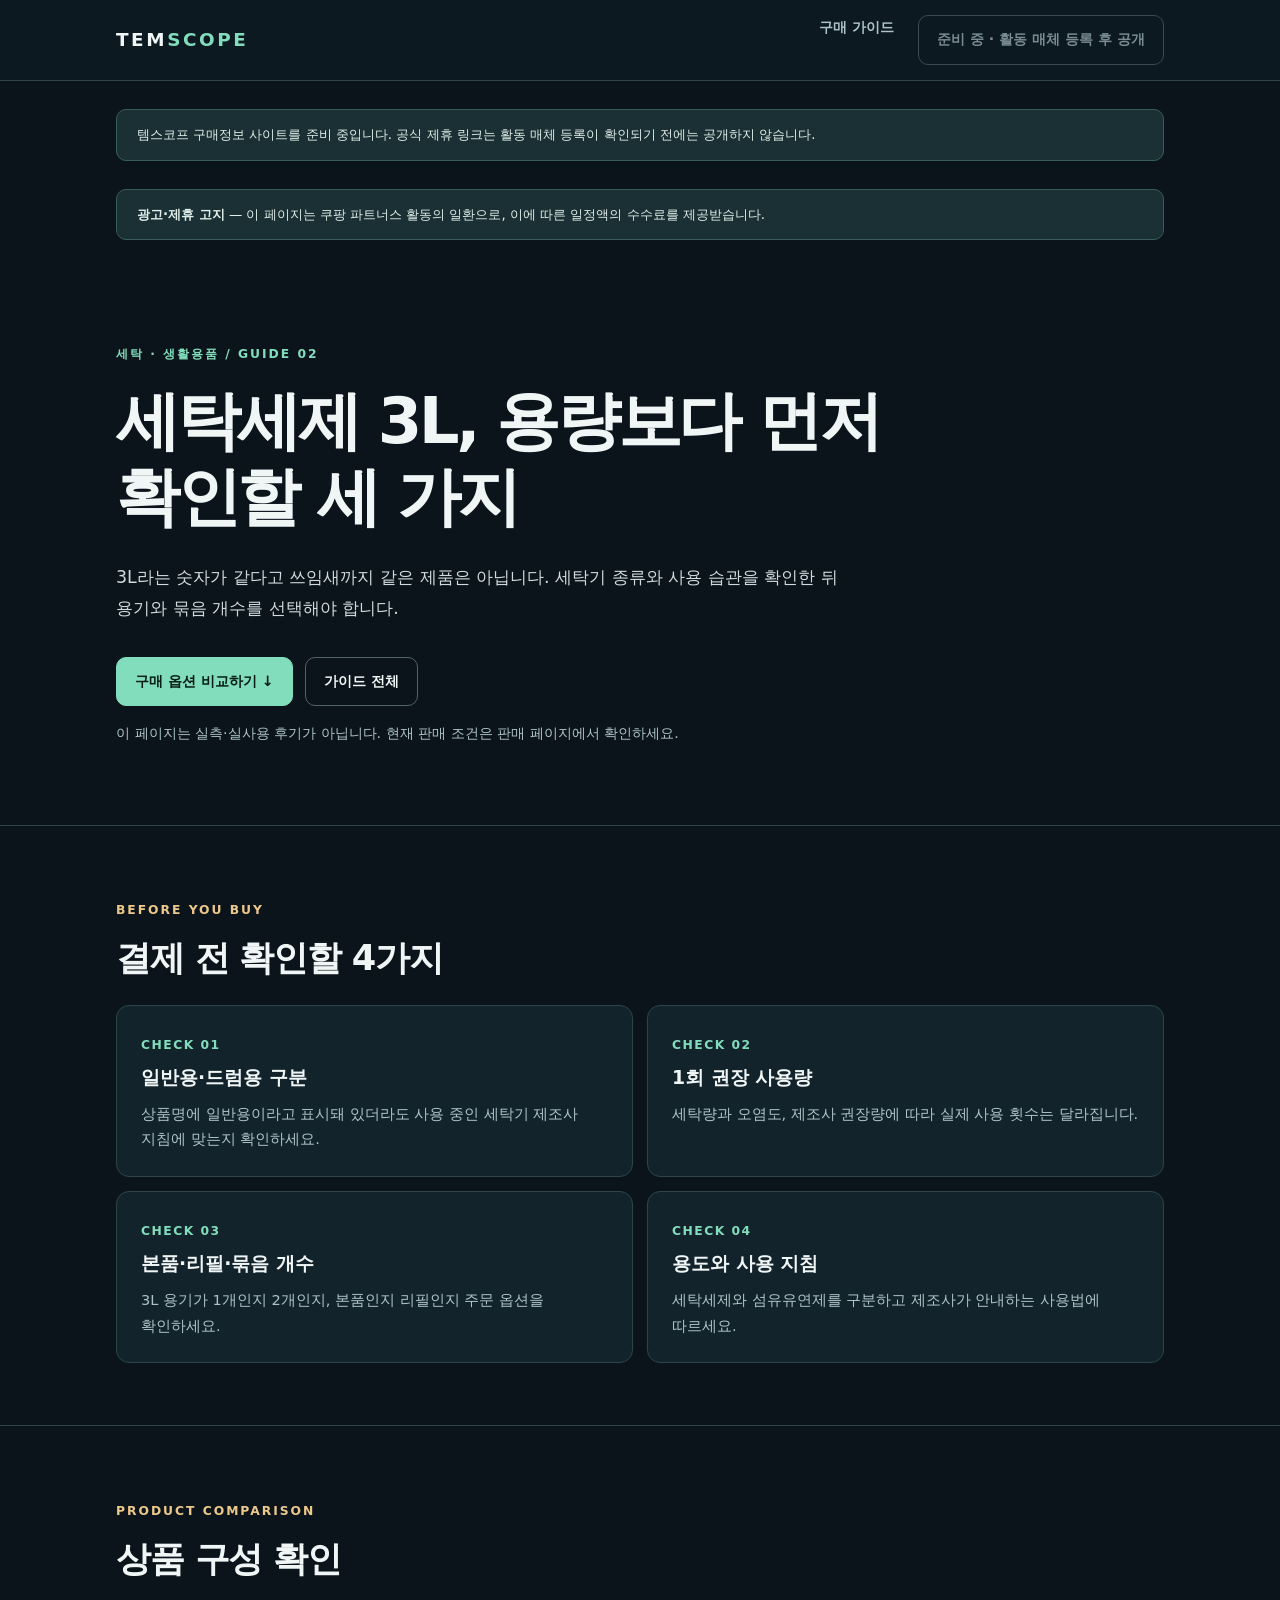
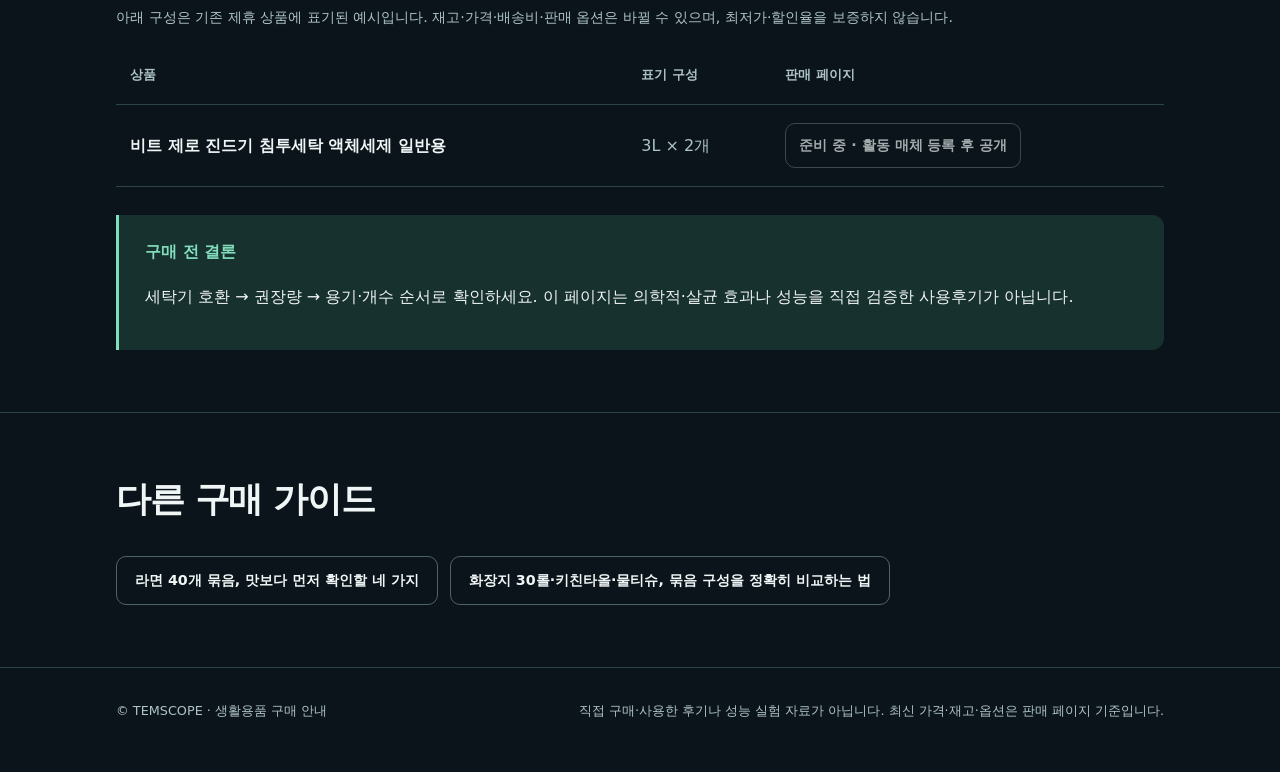
==== detergent-3l-guide.html @ 52628eef "TEMSCOPE registration-safe static buyer guides (no affiliate links)" ====
<!doctype html><html lang="ko"><head><meta charset="utf-8"><meta name="viewport" content="width=device-width, initial-scale=1"><meta name="theme-color" content="#0b141b"><meta name="robots" content="noindex,nofollow"><title>세탁세제 3L, 용량보다 먼저 확인할 세 가지 | TEMSCOPE</title><meta name="description" content="3L 세제 구매 전 세탁기 호환·권장 사용량·본품과 리필·묶음 구성을 정확히 비교하는 체크리스트."><link rel="stylesheet" href="styles.css"></head><body><a class="skip" href="#content">본문 바로가기</a><header class="top"><div class="wrap head"><a class="logo" href="index.html">TEM<em>SCOPE</em></a><nav><a href="index.html">구매 가이드</a><span class="btn disabled" aria-label="구매 링크는 활동 매체 등록 완료 후 공개합니다.">준비 중 · 활동 매체 등록 후 공개</span></nav></div></header><main id="content"><div class="wrap"><p class="legal">템스코프 구매정보 사이트를 준비 중입니다. 공식 제휴 링크는 활동 매체 등록이 확인되기 전에는 공개하지 않습니다.</p></div><div class="wrap"><p class="legal"><strong>광고·제휴 고지</strong> — 이 페이지는 쿠팡 파트너스 활동의 일환으로, 이에 따른 일정액의 수수료를 제공받습니다.</p><section class="hero"><p class="label">세탁 · 생활용품 / GUIDE 02</p><h1>세탁세제 3L, 용량보다 먼저 확인할 세 가지</h1><p class="intro">3L라는 숫자가 같다고 쓰임새까지 같은 제품은 아닙니다. 세탁기 종류와 사용 습관을 확인한 뒤 용기와 묶음 개수를 선택해야 합니다.</p><div class="actions"><a class="btn primary" href="#products">구매 옵션 비교하기 ↓</a><a class="btn" href="index.html">가이드 전체</a></div><p class="info">이 페이지는 실측·실사용 후기가 아닙니다. 현재 판매 조건은 판매 페이지에서 확인하세요.</p></section></div><section class="block"><div class="wrap"><p class="label sep">BEFORE YOU BUY</p><h2>결제 전 확인할 4가지</h2><div class="grid"><div class="check"><b>CHECK 01</b><h3>일반용·드럼용 구분</h3><p>상품명에 일반용이라고 표시돼 있더라도 사용 중인 세탁기 제조사 지침에 맞는지 확인하세요.</p></div><div class="check"><b>CHECK 02</b><h3>1회 권장 사용량</h3><p>세탁량과 오염도, 제조사 권장량에 따라 실제 사용 횟수는 달라집니다.</p></div><div class="check"><b>CHECK 03</b><h3>본품·리필·묶음 개수</h3><p>3L 용기가 1개인지 2개인지, 본품인지 리필인지 주문 옵션을 확인하세요.</p></div><div class="check"><b>CHECK 04</b><h3>용도와 사용 지침</h3><p>세탁세제와 섬유유연제를 구분하고 제조사가 안내하는 사용법에 따르세요.</p></div></div></div></section><section class="block" id="products"><div class="wrap"><p class="label sep">PRODUCT COMPARISON</p><h2>상품 구성 확인</h2><p class="info">아래 구성은 기존 제휴 상품에 표기된 예시입니다. 재고·가격·배송비·판매 옵션은 바뀔 수 있으며, 최저가·할인율을 보증하지 않습니다.</p><table><thead><tr><th>상품</th><th>표기 구성</th><th>판매 페이지</th></tr></thead><tbody><tr><td>비트 제로 진드기 침투세탁 액체세제 일반용</td><td>3L × 2개</td><td><span class="btn disabled" aria-label="구매 링크는 활동 매체 등록 완료 후 공개합니다.">준비 중 · 활동 매체 등록 후 공개</span></td></tr></tbody></table><div class="note"><strong>구매 전 결론</strong><p>세탁기 호환 → 권장량 → 용기·개수 순서로 확인하세요. 이 페이지는 의학적·살균 효과나 성능을 직접 검증한 사용후기가 아닙니다.</p></div></div></section><section class="block"><div class="wrap"><h2>다른 구매 가이드</h2><div class="actions"><a class="btn" href="ramen-40-guide.html">라면 40개 묶음, 맛보다 먼저 확인할 네 가지</a><a class="btn" href="tissue-bundle-guide.html">화장지 30롤·키친타올·물티슈, 묶음 구성을 정확히 비교하는 법</a></div></div></section></main><footer class="foot"><div class="wrap footrow"><span>© TEMSCOPE · 생활용품 구매 안내</span><span>직접 구매·사용한 후기나 성능 실험 자료가 아닙니다. 최신 가격·재고·옵션은 판매 페이지 기준입니다.</span></div></footer></body></html>
---- styles.css ----
:root{--bg:#0b141b;--card:#12232b;--border:#2e444b;--text:#f0f5f5;--muted:#aec3c7;--mint:#82ddbc;--gold:#edc88b}
*{box-sizing:border-box}html{scroll-behavior:smooth}body{margin:0;background:var(--bg);color:var(--text);font:16px/1.77 system-ui,-apple-system,"Malgun Gothic",sans-serif;word-break:keep-all}a{text-decoration:none;color:inherit}a:focus-visible{outline:3px solid var(--mint);outline-offset:3px}
.wrap{max-width:1100px;margin:0 auto;padding:0 26px}.top{border-bottom:1px solid var(--border);background:#0c1920}.head{min-height:80px;display:flex;gap:20px;justify-content:space-between;align-items:center}.logo{font-size:1.15rem;font-weight:900;letter-spacing:.14em}.logo em{font-style:normal;color:var(--mint)}nav{display:flex;gap:24px;color:var(--muted);font-size:.85rem;font-weight:700}.label{font-size:.77rem;letter-spacing:.16em;font-weight:750;color:var(--mint)}.hero{padding:78px 0 65px}h1{font-size:clamp(2.3rem,5vw,4.7rem);line-height:1.18;letter-spacing:-.052em;max-width:900px;margin:19px 0 27px}h2{font-size:clamp(1.5rem,3vw,2.2rem);line-height:1.35;letter-spacing:-.035em;margin:0 0 23px}h3{font-size:1.18rem;line-height:1.4;margin:6px 0 10px}.intro{max-width:760px;color:#cfdbdd;font-size:1.09rem}.legal{font-size:.83rem;background:#1a3034;border:1px solid #385e5c;border-radius:10px;margin-top:28px;padding:13px 20px;color:#e1eee9}.actions{display:flex;gap:12px;flex-wrap:wrap;margin-top:33px}.btn{border:1px solid #506369;display:inline-block;padding:11px 18px;border-radius:10px;font-size:.89rem;font-weight:740;transition:all .1s}.btn:hover{background:#26454a}.btn.primary{background:var(--mint);border-color:var(--mint);color:#061c17}.btn.primary:hover{background:#b6eedc}.block{border-top:1px solid var(--border);padding:62px 0}.cards{display:grid;grid-template-columns:repeat(3,minmax(0,1fr));gap:16px}.tile{border:1px solid var(--border);background:linear-gradient(150deg,#19323a,#102028);padding:28px;border-radius:16px;min-height:250px}.tile small{display:block;color:var(--mint);font-weight:780;letter-spacing:.1em}.tile h3{font-size:1.4rem;margin:32px 0 10px}.tile p{color:var(--muted);font-size:.9rem}.tile a{color:var(--mint);font-weight:760}.grid{display:grid;grid-template-columns:repeat(2,minmax(0,1fr));gap:14px}.check{padding:24px;border:1px solid var(--border);background:var(--card);border-radius:13px}.check b{font-size:.77rem;color:var(--mint);letter-spacing:.12em}.check p{margin:6px 0 0;color:var(--muted);font-size:.91rem}table{width:100%;border-collapse:collapse}thead{color:var(--muted);font-size:.83rem}td,th{border-bottom:1px solid var(--border);padding:18px 14px;text-align:left}td:first-child{font-weight:720}td:nth-child(2){color:var(--muted)}td .btn{white-space:nowrap;padding:9px 13px}.note{padding:23px 26px;background:#17312e;border-left:3px solid var(--mint);border-radius:0 12px 12px 0;margin-top:28px}.note strong{color:var(--mint)}.info{font-size:.89rem;color:var(--muted)}.foot{border-top:1px solid var(--border);padding:32px 0 50px;color:var(--muted);font-size:.8rem}.footrow{display:flex;justify-content:space-between;gap:20px;flex-wrap:wrap}.skip{position:absolute;left:-9999px}.skip:focus{left:15px;top:15px;background:var(--mint);color:#000;padding:12px}.sep{color:var(--gold)}@media(max-width:730px){.wrap{padding:0 18px}.head{min-height:68px}.logo{font-size:.94rem}nav{gap:12px;font-size:.75rem}.hero{padding:54px 0 44px}.block{padding:39px 0}.cards,.grid{grid-template-columns:1fr}.tile{min-height:0}.tile h3{margin:16px 0}.actions{display:grid}.actions .btn{display:block;text-align:center}table,tbody,tr,td{display:block}thead{display:none}tr{padding:16px;margin:0 0 12px;border:1px solid var(--border);border-radius:11px}td{padding:5px;border:0}td:last-child{padding-top:13px}}
.disabled{opacity:.67;cursor:not-allowed;pointer-events:none}.disabled:hover{background:transparent;color:#aec3c7}
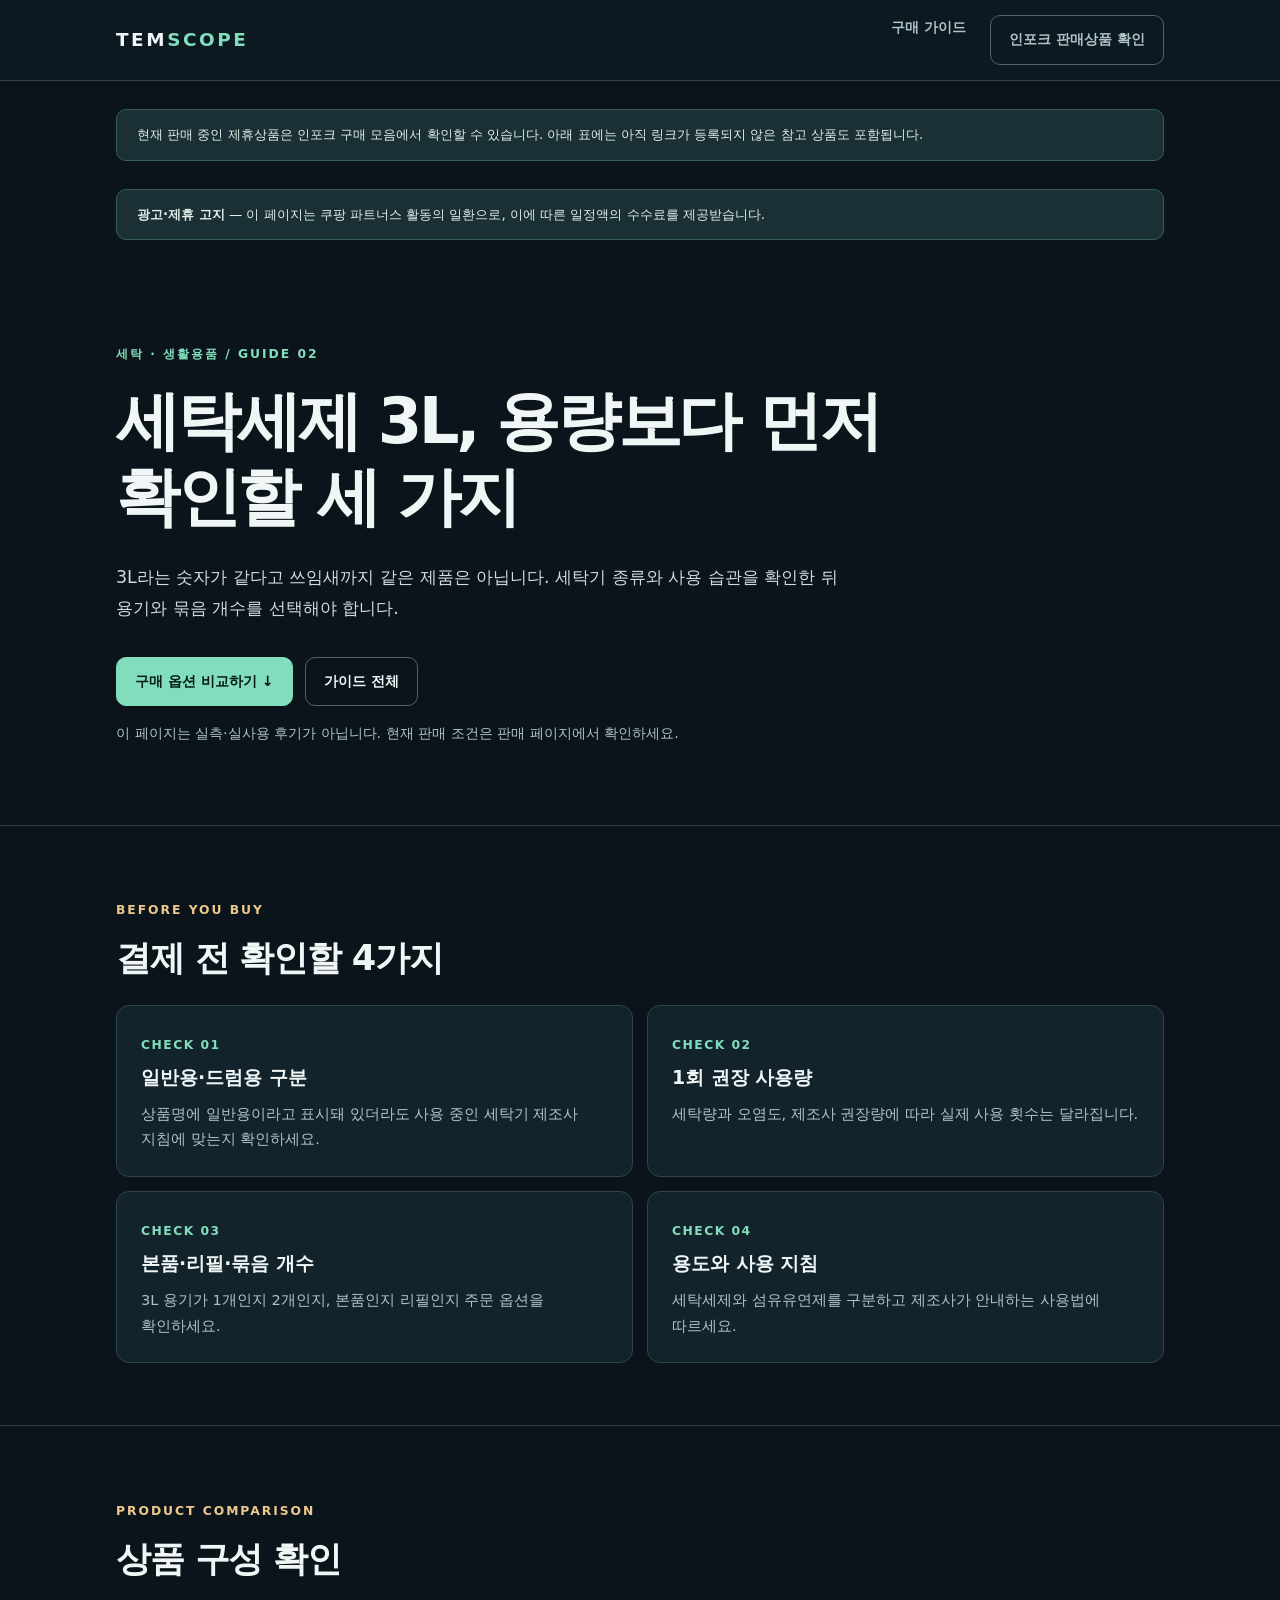
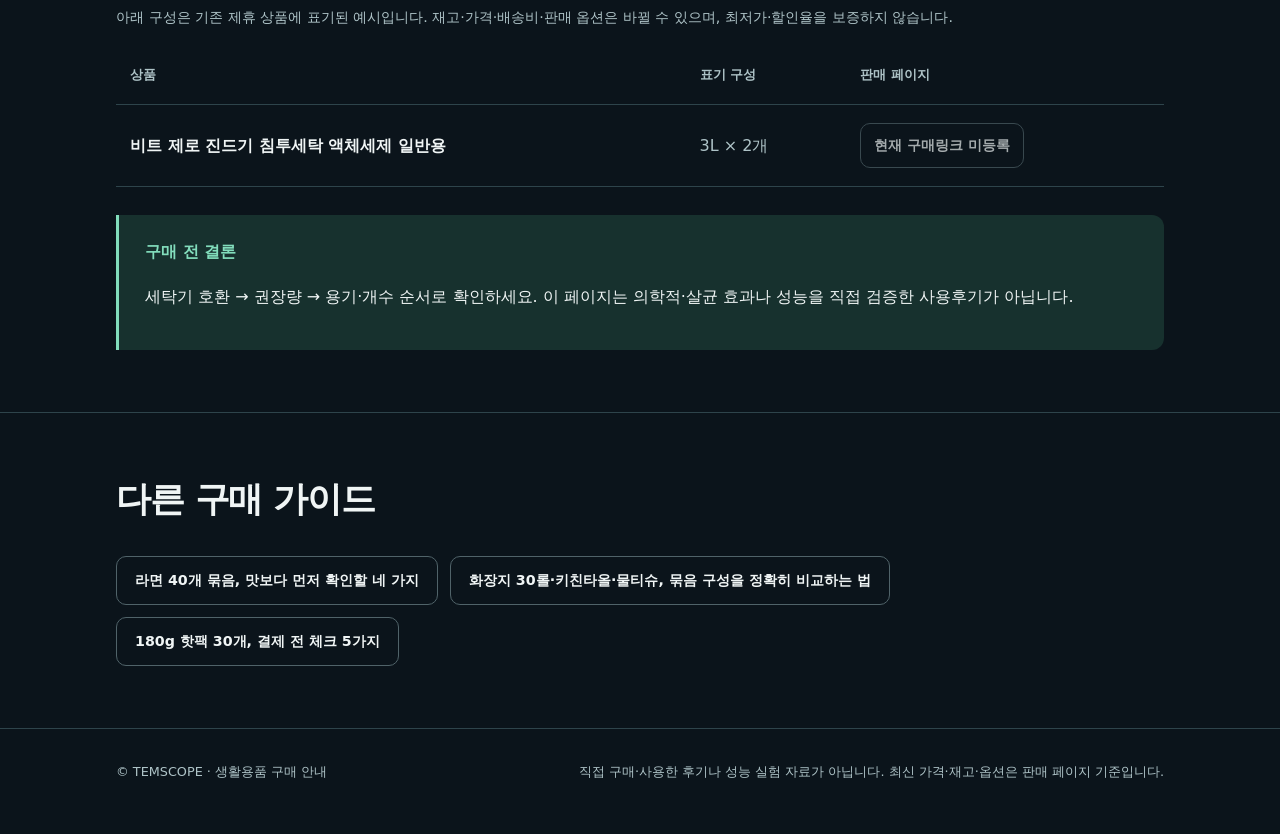
==== commit e3b042cb: "TEMSCOPE: replace obsolete registration placeholders with verified Inpock navigation, preserve unreg" ====
--- a/detergent-3l-guide.html
+++ b/detergent-3l-guide.html
@@ -1 +1 @@
-<!doctype html><html lang="ko"><head><meta charset="utf-8"><meta name="viewport" content="width=device-width, initial-scale=1"><meta name="theme-color" content="#0b141b"><meta name="robots" content="noindex,nofollow"><title>세탁세제 3L, 용량보다 먼저 확인할 세 가지 | TEMSCOPE</title><meta name="description" content="3L 세제 구매 전 세탁기 호환·권장 사용량·본품과 리필·묶음 구성을 정확히 비교하는 체크리스트."><link rel="stylesheet" href="styles.css"></head><body><a class="skip" href="#content">본문 바로가기</a><header class="top"><div class="wrap head"><a class="logo" href="index.html">TEM<em>SCOPE</em></a><nav><a href="index.html">구매 가이드</a><span class="btn disabled" aria-label="구매 링크는 활동 매체 등록 완료 후 공개합니다.">준비 중 · 활동 매체 등록 후 공개</span></nav></div></header><main id="content"><div class="wrap"><p class="legal">템스코프 구매정보 사이트를 준비 중입니다. 공식 제휴 링크는 활동 매체 등록이 확인되기 전에는 공개하지 않습니다.</p></div><div class="wrap"><p class="legal"><strong>광고·제휴 고지</strong> — 이 페이지는 쿠팡 파트너스 활동의 일환으로, 이에 따른 일정액의 수수료를 제공받습니다.</p><section class="hero"><p class="label">세탁 · 생활용품 / GUIDE 02</p><h1>세탁세제 3L, 용량보다 먼저 확인할 세 가지</h1><p class="intro">3L라는 숫자가 같다고 쓰임새까지 같은 제품은 아닙니다. 세탁기 종류와 사용 습관을 확인한 뒤 용기와 묶음 개수를 선택해야 합니다.</p><div class="actions"><a class="btn primary" href="#products">구매 옵션 비교하기 ↓</a><a class="btn" href="index.html">가이드 전체</a></div><p class="info">이 페이지는 실측·실사용 후기가 아닙니다. 현재 판매 조건은 판매 페이지에서 확인하세요.</p></section></div><section class="block"><div class="wrap"><p class="label sep">BEFORE YOU BUY</p><h2>결제 전 확인할 4가지</h2><div class="grid"><div class="check"><b>CHECK 01</b><h3>일반용·드럼용 구분</h3><p>상품명에 일반용이라고 표시돼 있더라도 사용 중인 세탁기 제조사 지침에 맞는지 확인하세요.</p></div><div class="check"><b>CHECK 02</b><h3>1회 권장 사용량</h3><p>세탁량과 오염도, 제조사 권장량에 따라 실제 사용 횟수는 달라집니다.</p></div><div class="check"><b>CHECK 03</b><h3>본품·리필·묶음 개수</h3><p>3L 용기가 1개인지 2개인지, 본품인지 리필인지 주문 옵션을 확인하세요.</p></div><div class="check"><b>CHECK 04</b><h3>용도와 사용 지침</h3><p>세탁세제와 섬유유연제를 구분하고 제조사가 안내하는 사용법에 따르세요.</p></div></div></div></section><section class="block" id="products"><div class="wrap"><p class="label sep">PRODUCT COMPARISON</p><h2>상품 구성 확인</h2><p class="info">아래 구성은 기존 제휴 상품에 표기된 예시입니다. 재고·가격·배송비·판매 옵션은 바뀔 수 있으며, 최저가·할인율을 보증하지 않습니다.</p><table><thead><tr><th>상품</th><th>표기 구성</th><th>판매 페이지</th></tr></thead><tbody><tr><td>비트 제로 진드기 침투세탁 액체세제 일반용</td><td>3L × 2개</td><td><span class="btn disabled" aria-label="구매 링크는 활동 매체 등록 완료 후 공개합니다.">준비 중 · 활동 매체 등록 후 공개</span></td></tr></tbody></table><div class="note"><strong>구매 전 결론</strong><p>세탁기 호환 → 권장량 → 용기·개수 순서로 확인하세요. 이 페이지는 의학적·살균 효과나 성능을 직접 검증한 사용후기가 아닙니다.</p></div></div></section><section class="block"><div class="wrap"><h2>다른 구매 가이드</h2><div class="actions"><a class="btn" href="ramen-40-guide.html">라면 40개 묶음, 맛보다 먼저 확인할 네 가지</a><a class="btn" href="tissue-bundle-guide.html">화장지 30롤·키친타올·물티슈, 묶음 구성을 정확히 비교하는 법</a></div></div></section></main><footer class="foot"><div class="wrap footrow"><span>© TEMSCOPE · 생활용품 구매 안내</span><span>직접 구매·사용한 후기나 성능 실험 자료가 아닙니다. 최신 가격·재고·옵션은 판매 페이지 기준입니다.</span></div></footer></body></html>+<!doctype html><html lang="ko"><head><meta charset="utf-8"><meta name="viewport" content="width=device-width, initial-scale=1"><meta name="theme-color" content="#0b141b"><meta name="robots" content="index,follow"><title>세탁세제 3L, 용량보다 먼저 확인할 세 가지 | TEMSCOPE</title><meta name="description" content="3L 세제 구매 전 세탁기 호환·권장 사용량·본품과 리필·묶음 구성을 정확히 비교하는 체크리스트."><link rel="stylesheet" href="styles.css"></head><body><a class="skip" href="#content">본문 바로가기</a><header class="top"><div class="wrap head"><a class="logo" href="index.html">TEM<em>SCOPE</em></a><nav><a href="index.html">구매 가이드</a><a class="btn" href="https://link.inpock.co.kr/temscope" rel="nofollow sponsored noopener" target="_blank">인포크 판매상품 확인</a></nav></div></header><main id="content"><div class="wrap"><p class="legal">현재 판매 중인 제휴상품은 인포크 구매 모음에서 확인할 수 있습니다. 아래 표에는 아직 링크가 등록되지 않은 참고 상품도 포함됩니다.</p></div><div class="wrap"><p class="legal"><strong>광고·제휴 고지</strong> — 이 페이지는 쿠팡 파트너스 활동의 일환으로, 이에 따른 일정액의 수수료를 제공받습니다.</p><section class="hero"><p class="label">세탁 · 생활용품 / GUIDE 02</p><h1>세탁세제 3L, 용량보다 먼저 확인할 세 가지</h1><p class="intro">3L라는 숫자가 같다고 쓰임새까지 같은 제품은 아닙니다. 세탁기 종류와 사용 습관을 확인한 뒤 용기와 묶음 개수를 선택해야 합니다.</p><div class="actions"><a class="btn primary" href="#products">구매 옵션 비교하기 ↓</a><a class="btn" href="index.html">가이드 전체</a></div><p class="info">이 페이지는 실측·실사용 후기가 아닙니다. 현재 판매 조건은 판매 페이지에서 확인하세요.</p></section></div><section class="block"><div class="wrap"><p class="label sep">BEFORE YOU BUY</p><h2>결제 전 확인할 4가지</h2><div class="grid"><div class="check"><b>CHECK 01</b><h3>일반용·드럼용 구분</h3><p>상품명에 일반용이라고 표시돼 있더라도 사용 중인 세탁기 제조사 지침에 맞는지 확인하세요.</p></div><div class="check"><b>CHECK 02</b><h3>1회 권장 사용량</h3><p>세탁량과 오염도, 제조사 권장량에 따라 실제 사용 횟수는 달라집니다.</p></div><div class="check"><b>CHECK 03</b><h3>본품·리필·묶음 개수</h3><p>3L 용기가 1개인지 2개인지, 본품인지 리필인지 주문 옵션을 확인하세요.</p></div><div class="check"><b>CHECK 04</b><h3>용도와 사용 지침</h3><p>세탁세제와 섬유유연제를 구분하고 제조사가 안내하는 사용법에 따르세요.</p></div></div></div></section><section class="block" id="products"><div class="wrap"><p class="label sep">PRODUCT COMPARISON</p><h2>상품 구성 확인</h2><p class="info">아래 구성은 기존 제휴 상품에 표기된 예시입니다. 재고·가격·배송비·판매 옵션은 바뀔 수 있으며, 최저가·할인율을 보증하지 않습니다.</p><table><thead><tr><th>상품</th><th>표기 구성</th><th>판매 페이지</th></tr></thead><tbody><tr><td>비트 제로 진드기 침투세탁 액체세제 일반용</td><td>3L × 2개</td><td><span class="btn disabled" aria-label="현재 이 옵션의 개별 구매 링크는 등록되지 않았습니다.">현재 구매링크 미등록</span></td></tr></tbody></table><div class="note"><strong>구매 전 결론</strong><p>세탁기 호환 → 권장량 → 용기·개수 순서로 확인하세요. 이 페이지는 의학적·살균 효과나 성능을 직접 검증한 사용후기가 아닙니다.</p></div></div></section><section class="block"><div class="wrap"><h2>다른 구매 가이드</h2><div class="actions"><a class="btn" href="ramen-40-guide.html">라면 40개 묶음, 맛보다 먼저 확인할 네 가지</a><a class="btn" href="tissue-bundle-guide.html">화장지 30롤·키친타올·물티슈, 묶음 구성을 정확히 비교하는 법</a><a class="btn" href="handwarmer-180g-30-guide.html">180g 핫팩 30개, 결제 전 체크 5가지</a></div></div></section></main><footer class="foot"><div class="wrap footrow"><span>© TEMSCOPE · 생활용품 구매 안내</span><span>직접 구매·사용한 후기나 성능 실험 자료가 아닙니다. 최신 가격·재고·옵션은 판매 페이지 기준입니다.</span></div></footer></body></html>
